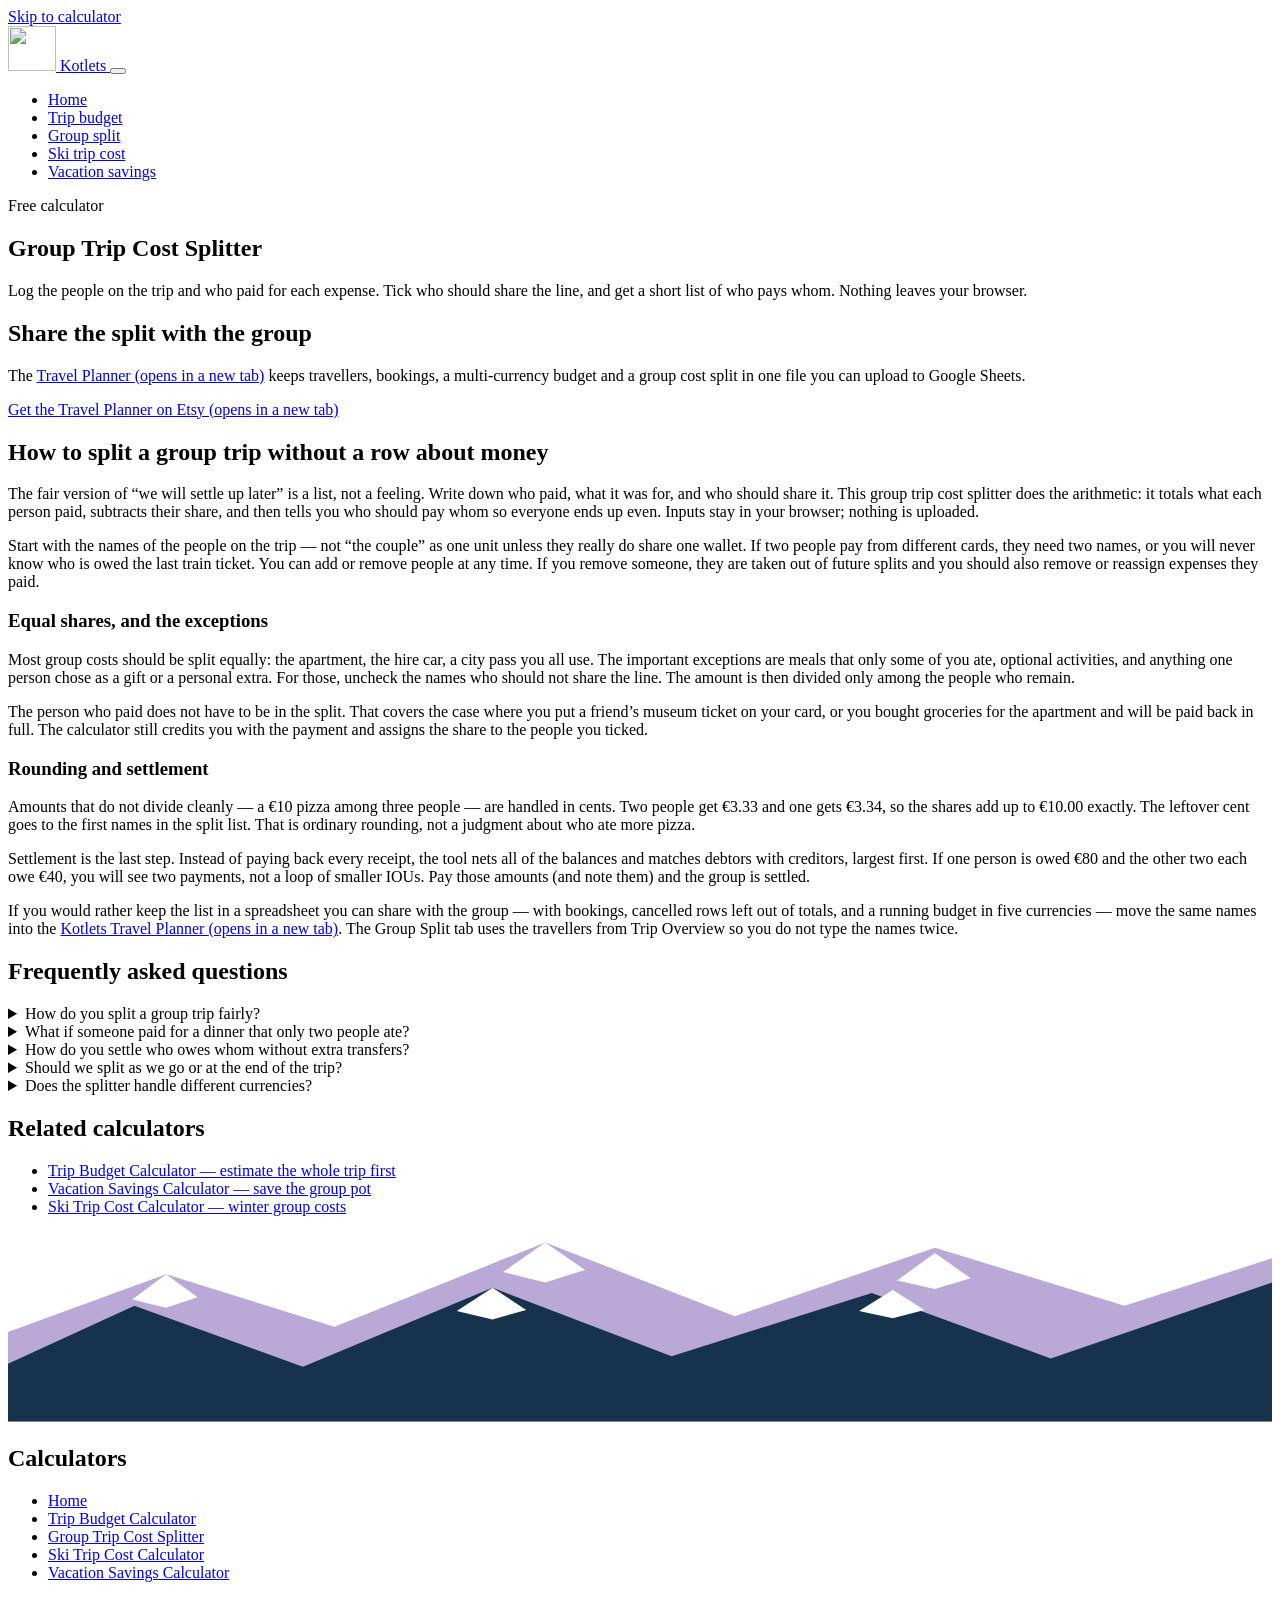
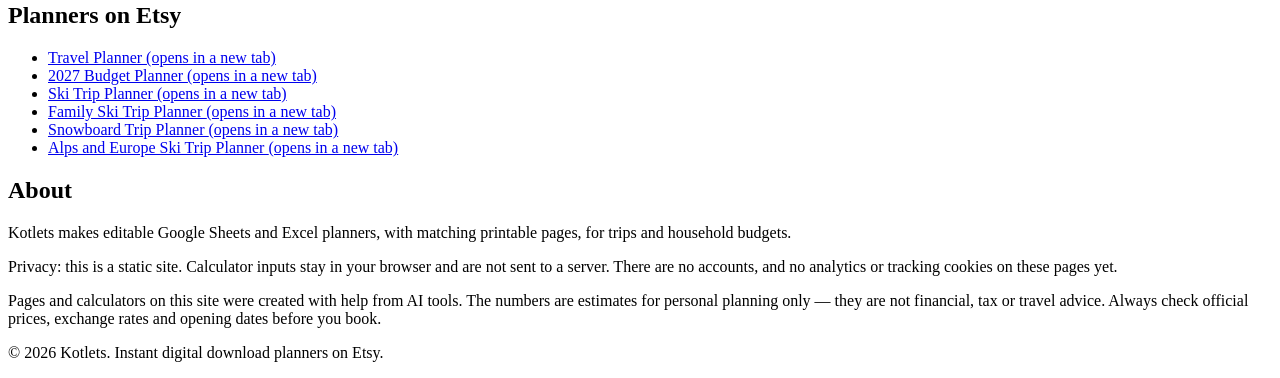
==== group-trip-cost-splitter.html @ e0bc7e10 "Publish Kotlets calculator site" ====
<!DOCTYPE html>
<html lang="en">
<head>
  <meta charset="utf-8">
  <meta name="viewport" content="width=device-width, initial-scale=1">
  <title>Group Trip Cost Splitter — Who Owes Whom | Kotlets</title>
  <meta name="description" content="Free group trip cost splitter: log who paid what, choose who shares each expense, and see who owes whom with as few payments as possible.">
  <link rel="canonical" href="https://mozght.github.io/kotlets/group-trip-cost-splitter.html">
  <meta name="robots" content="index,follow">
  <meta name="theme-color" content="#17324D">
  <meta property="og:type" content="website">
  <meta property="og:site_name" content="Kotlets">
  <meta property="og:title" content="Group Trip Cost Splitter — Who Owes Whom | Kotlets">
  <meta property="og:description" content="Free group trip cost splitter: log who paid what, choose who shares each expense, and see who owes whom with as few payments as possible.">
  <meta property="og:url" content="https://mozght.github.io/kotlets/group-trip-cost-splitter.html">
  <meta property="og:image" content="https://mozght.github.io/kotlets/img/og-image.png">
  <meta property="og:image:width" content="1200">
  <meta property="og:image:height" content="630">
  <meta name="twitter:card" content="summary_large_image">
  <meta name="twitter:title" content="Group Trip Cost Splitter — Who Owes Whom | Kotlets">
  <meta name="twitter:description" content="Free group trip cost splitter: log who paid what, choose who shares each expense, and see who owes whom with as few payments as possible.">
  <meta name="twitter:image" content="https://mozght.github.io/kotlets/img/og-image.png">
  <link rel="icon" href="img/favicon-32.png" type="image/png" sizes="32x32">
  <link rel="icon" href="img/favicon.png" type="image/png" sizes="48x48">
  <link rel="apple-touch-icon" href="img/apple-touch-icon.png">
  <link rel="stylesheet" href="css/styles.css">
  <script type="application/ld+json">{"@context": "https://schema.org", "@graph": [{"@type": "Organization", "@id": "https://mozght.github.io/kotlets/#org", "name": "Kotlets", "url": "https://mozght.github.io/kotlets/", "logo": "https://mozght.github.io/kotlets/img/logo.png", "description": "Digital travel and budget planners for Google Sheets and Excel, plus free trip calculators."}, {"@type": "WebSite", "@id": "https://mozght.github.io/kotlets/#site", "url": "https://mozght.github.io/kotlets/", "name": "Kotlets", "publisher": {"@id": "https://mozght.github.io/kotlets/#org"}}, {"@type": "WebApplication", "@id": "https://mozght.github.io/kotlets/group-trip-cost-splitter.html#app", "name": "Group Trip Cost Splitter", "url": "https://mozght.github.io/kotlets/group-trip-cost-splitter.html", "applicationCategory": "FinanceApplication", "operatingSystem": "Any", "offers": {"@type": "Offer", "price": "0", "priceCurrency": "EUR"}, "description": "Free group trip cost splitter: log who paid what, choose who shares each expense, and see who owes whom with as few payments as possible.", "publisher": {"@id": "https://mozght.github.io/kotlets/#org"}, "browserRequirements": "Requires JavaScript.", "isAccessibleForFree": true}, {"@type": "BreadcrumbList", "itemListElement": [{"@type": "ListItem", "position": 1, "name": "Home", "item": "https://mozght.github.io/kotlets/"}, {"@type": "ListItem", "position": 2, "name": "Group Trip Cost Splitter", "item": "https://mozght.github.io/kotlets/group-trip-cost-splitter.html"}]}, {"@type": "FAQPage", "@id": "https://mozght.github.io/kotlets/group-trip-cost-splitter.html#faq", "url": "https://mozght.github.io/kotlets/group-trip-cost-splitter.html", "mainEntity": [{"@type": "Question", "name": "How do you split a group trip fairly?", "acceptedAnswer": {"@type": "Answer", "text": "Add up what each person paid, then give each person an equal share of the expenses they actually took part in. The difference is the balance: a positive balance means they are owed money, a negative balance means they owe. This splitter then settles those balances with as few payments as possible."}}, {"@type": "Question", "name": "What if someone paid for a dinner that only two people ate?", "acceptedAnswer": {"@type": "Answer", "text": "Uncheck the people who should not share that expense. The amount is divided only among the names that remain. The person who paid can be in the split, or not — for example if they paid for two friends and were not eating themselves."}}, {"@type": "Question", "name": "How do you settle who owes whom without extra transfers?", "acceptedAnswer": {"@type": "Answer", "text": "The tool nets everything first, then matches the people who owe with the people who are owed, largest balances first. In a typical three-person trip you get one or two payments, not a web of IOUs for every receipt."}}, {"@type": "Question", "name": "Should we split as we go or at the end of the trip?", "acceptedAnswer": {"@type": "Answer", "text": "Either works. Logging receipts as you go is easier than reconstructing a week from memory. You can still make one settlement on the last morning, or when you are home and the last card payment has landed."}}, {"@type": "Question", "name": "Does the splitter handle different currencies?", "acceptedAnswer": {"@type": "Answer", "text": "Enter every amount in one currency. If a lunch was in zloty and the apartment was in euros, convert the lunch first. The Travel Planner can store each expense in its own currency and convert with rates you type in."}}]}]}</script>
</head>
<body>
  <a class="skip" href="#calculator">Skip to calculator</a>
  <div class="topbar" aria-hidden="true"></div>
  <header class="site-header">
    <div class="header-inner">
      <a class="brand" href="index.html">
        <img src="img/mascot.png" width="48" height="45" alt="">
        <span class="brand-name">Kotlets</span>
      </a>
      <button class="nav-toggle" type="button" aria-controls="site-nav" aria-expanded="false" aria-label="Open menu">
        <span class="bars" aria-hidden="true"></span>
      </button>
      <nav class="nav" id="site-nav" aria-label="Primary">
        <ul><li><a href="index.html">Home</a></li><li><a href="trip-budget-calculator.html">Trip budget</a></li><li><a href="group-trip-cost-splitter.html" aria-current="page">Group split</a></li><li><a href="ski-trip-cost-calculator.html">Ski trip cost</a></li><li><a href="vacation-savings-calculator.html">Vacation savings</a></li></ul>
      </nav>
    </div>
  </header>

  <main>
    <section class="hero wrap">
      <p class="kicker">Free calculator</p>
      <h1>Group Trip Cost Splitter</h1>
      <p class="lede">Log the people on the trip and who paid for each expense. Tick who should share the line, and get a short list of who pays whom. Nothing leaves your browser.</p>
    </section>
    <div id="calculator" class="wrap">
      <div id="split-app"></div>
    </div>
    <section class="cta-box wrap">
      <h2>Share the split with the group</h2>
      <p>The <a href="https://www.etsy.com/listing/4614671910/travel-planner-spreadsheet-google-sheets" rel="noopener" target="_blank">Travel Planner <span class="visually-hidden">(opens in a new tab)</span></a> keeps travellers, bookings, a multi-currency budget and a group cost split in one file you can upload to Google Sheets.</p>
      <p class="btn-row"><a class="btn" href="https://www.etsy.com/listing/4614671910/travel-planner-spreadsheet-google-sheets" rel="noopener" target="_blank">Get the Travel Planner on Etsy <span class="visually-hidden">(opens in a new tab)</span></a></p>
    </section>
    
<article class="prose" id="guide">
  <h2>How to split a group trip without a row about money</h2>
  <p>The fair version of “we will settle up later” is a list, not a feeling. Write down who paid, what it was for, and who should share it. This group trip cost splitter does the arithmetic: it totals what each person paid, subtracts their share, and then tells you who should pay whom so everyone ends up even. Inputs stay in your browser; nothing is uploaded.</p>
  <p>Start with the names of the people on the trip — not “the couple” as one unit unless they really do share one wallet. If two people pay from different cards, they need two names, or you will never know who is owed the last train ticket. You can add or remove people at any time. If you remove someone, they are taken out of future splits and you should also remove or reassign expenses they paid.</p>
  <h3>Equal shares, and the exceptions</h3>
  <p>Most group costs should be split equally: the apartment, the hire car, a city pass you all use. The important exceptions are meals that only some of you ate, optional activities, and anything one person chose as a gift or a personal extra. For those, uncheck the names who should not share the line. The amount is then divided only among the people who remain.</p>
  <p>The person who paid does not have to be in the split. That covers the case where you put a friend’s museum ticket on your card, or you bought groceries for the apartment and will be paid back in full. The calculator still credits you with the payment and assigns the share to the people you ticked.</p>
  <h3>Rounding and settlement</h3>
  <p>Amounts that do not divide cleanly — a €10 pizza among three people — are handled in cents. Two people get €3.33 and one gets €3.34, so the shares add up to €10.00 exactly. The leftover cent goes to the first names in the split list. That is ordinary rounding, not a judgment about who ate more pizza.</p>
  <p>Settlement is the last step. Instead of paying back every receipt, the tool nets all of the balances and matches debtors with creditors, largest first. If one person is owed €80 and the other two each owe €40, you will see two payments, not a loop of smaller IOUs. Pay those amounts (and note them) and the group is settled.</p>
  <p>If you would rather keep the list in a spreadsheet you can share with the group — with bookings, cancelled rows left out of totals, and a running budget in five currencies — move the same names into the <a href="https://www.etsy.com/listing/4614671910/travel-planner-spreadsheet-google-sheets" rel="noopener" target="_blank">Kotlets Travel Planner <span class="visually-hidden">(opens in a new tab)</span></a>. The Group Split tab uses the travellers from Trip Overview so you do not type the names twice.</p>
</article>

    <section class='faq wrap' id='faq' aria-labelledby='faq-h'><h2 id='faq-h'>Frequently asked questions</h2><details><summary>How do you split a group trip fairly?</summary><p>Add up what each person paid, then give each person an equal share of the expenses they actually took part in. The difference is the balance: a positive balance means they are owed money, a negative balance means they owe. This splitter then settles those balances with as few payments as possible.</p></details><details><summary>What if someone paid for a dinner that only two people ate?</summary><p>Uncheck the people who should not share that expense. The amount is divided only among the names that remain. The person who paid can be in the split, or not — for example if they paid for two friends and were not eating themselves.</p></details><details><summary>How do you settle who owes whom without extra transfers?</summary><p>The tool nets everything first, then matches the people who owe with the people who are owed, largest balances first. In a typical three-person trip you get one or two payments, not a web of IOUs for every receipt.</p></details><details><summary>Should we split as we go or at the end of the trip?</summary><p>Either works. Logging receipts as you go is easier than reconstructing a week from memory. You can still make one settlement on the last morning, or when you are home and the last card payment has landed.</p></details><details><summary>Does the splitter handle different currencies?</summary><p>Enter every amount in one currency. If a lunch was in zloty and the apartment was in euros, convert the lunch first. The <a href="https://www.etsy.com/listing/4614671910/travel-planner-spreadsheet-google-sheets" rel="noopener" target="_blank">Travel Planner <span class="visually-hidden">(opens in a new tab)</span></a> can store each expense in its own currency and convert with rates you type in.</p></details></section>
    <section class="related wrap" aria-labelledby="related-h"><h2 id="related-h">Related calculators</h2><ul><li><a href="trip-budget-calculator.html">Trip Budget Calculator — estimate the whole trip first</a></li><li><a href="vacation-savings-calculator.html">Vacation Savings Calculator — save the group pot</a></li><li><a href="ski-trip-cost-calculator.html">Ski Trip Cost Calculator — winter group costs</a></li></ul></section>
  </main>

  <footer class="site-footer">
    <svg class="mtn" viewBox="0 0 1200 180" xmlns="http://www.w3.org/2000/svg" aria-hidden="true" focusable="false" preserveAspectRatio="none">
  <path fill="#BAA8D6" d="M0 180V95l150-55 160 50 200-80 180 70 190-65 180 55 140-45V180Z"/>
  <path fill="#17324D" d="M0 180V125l120-55 160 58 180-75 170 65 190-60 170 62 210-72V180Z"/>
  <path fill="#fff" d="M150 40l-32 24 32 8 30-10zM510 10l-40 28 40 10 38-12zM880 20l-36 26 36 8 34-10zM460 53l-34 22 34 8 32-9zM840 55l-32 20 32 7 30-8z"/>
</svg>
    <div class="foot-body">
      <div class="foot-inner">
        <div class="foot-grid">
          <div>
            <h2>Calculators</h2>
            <ul><li><a href="index.html">Home</a></li><li><a href="trip-budget-calculator.html">Trip Budget Calculator</a></li><li><a href="group-trip-cost-splitter.html">Group Trip Cost Splitter</a></li><li><a href="ski-trip-cost-calculator.html">Ski Trip Cost Calculator</a></li><li><a href="vacation-savings-calculator.html">Vacation Savings Calculator</a></li></ul>
          </div>
          <div>
            <h2>Planners on Etsy</h2>
            <ul>
              <li><a href="https://www.etsy.com/listing/4614671910/travel-planner-spreadsheet-google-sheets" rel="noopener" target="_blank">Travel Planner <span class="visually-hidden">(opens in a new tab)</span></a></li>
              <li><a href="https://www.etsy.com/listing/4614656729/2027-budget-planner-google-sheets-excel" rel="noopener" target="_blank">2027 Budget Planner <span class="visually-hidden">(opens in a new tab)</span></a></li>
              <li><a href="https://www.etsy.com/listing/4603663745" rel="noopener" target="_blank">Ski Trip Planner <span class="visually-hidden">(opens in a new tab)</span></a></li>
              <li><a href="https://www.etsy.com/listing/4604086456" rel="noopener" target="_blank">Family Ski Trip Planner <span class="visually-hidden">(opens in a new tab)</span></a></li>
              <li><a href="https://www.etsy.com/listing/4604087324" rel="noopener" target="_blank">Snowboard Trip Planner <span class="visually-hidden">(opens in a new tab)</span></a></li>
              <li><a href="https://www.etsy.com/listing/4604064801" rel="noopener" target="_blank">Alps and Europe Ski Trip Planner <span class="visually-hidden">(opens in a new tab)</span></a></li>
            </ul>
          </div>
          <div>
            <h2>About</h2>
            <p class="fine" style="margin-top:0">Kotlets makes editable Google Sheets and Excel planners, with matching printable pages, for trips and household budgets.</p>
          </div>
        </div>
        <p class="fine" id="privacy">Privacy: this is a static site. Calculator inputs stay in your browser and are not sent to a server. There are no accounts, and no analytics or tracking cookies on these pages yet.</p>
        <p class="fine">Pages and calculators on this site were created with help from AI tools. The numbers are estimates for personal planning only — they are not financial, tax or travel advice. Always check official prices, exchange rates and opening dates before you book.</p>
        <p class="copy">© <span id="year">2026</span> Kotlets. Instant digital download planners on Etsy.</p>
      </div>
    </div>
  </footer>
  <script src="js/calc.js" defer></script>
  <script src="js/app.js" defer></script>
</body>
</html>
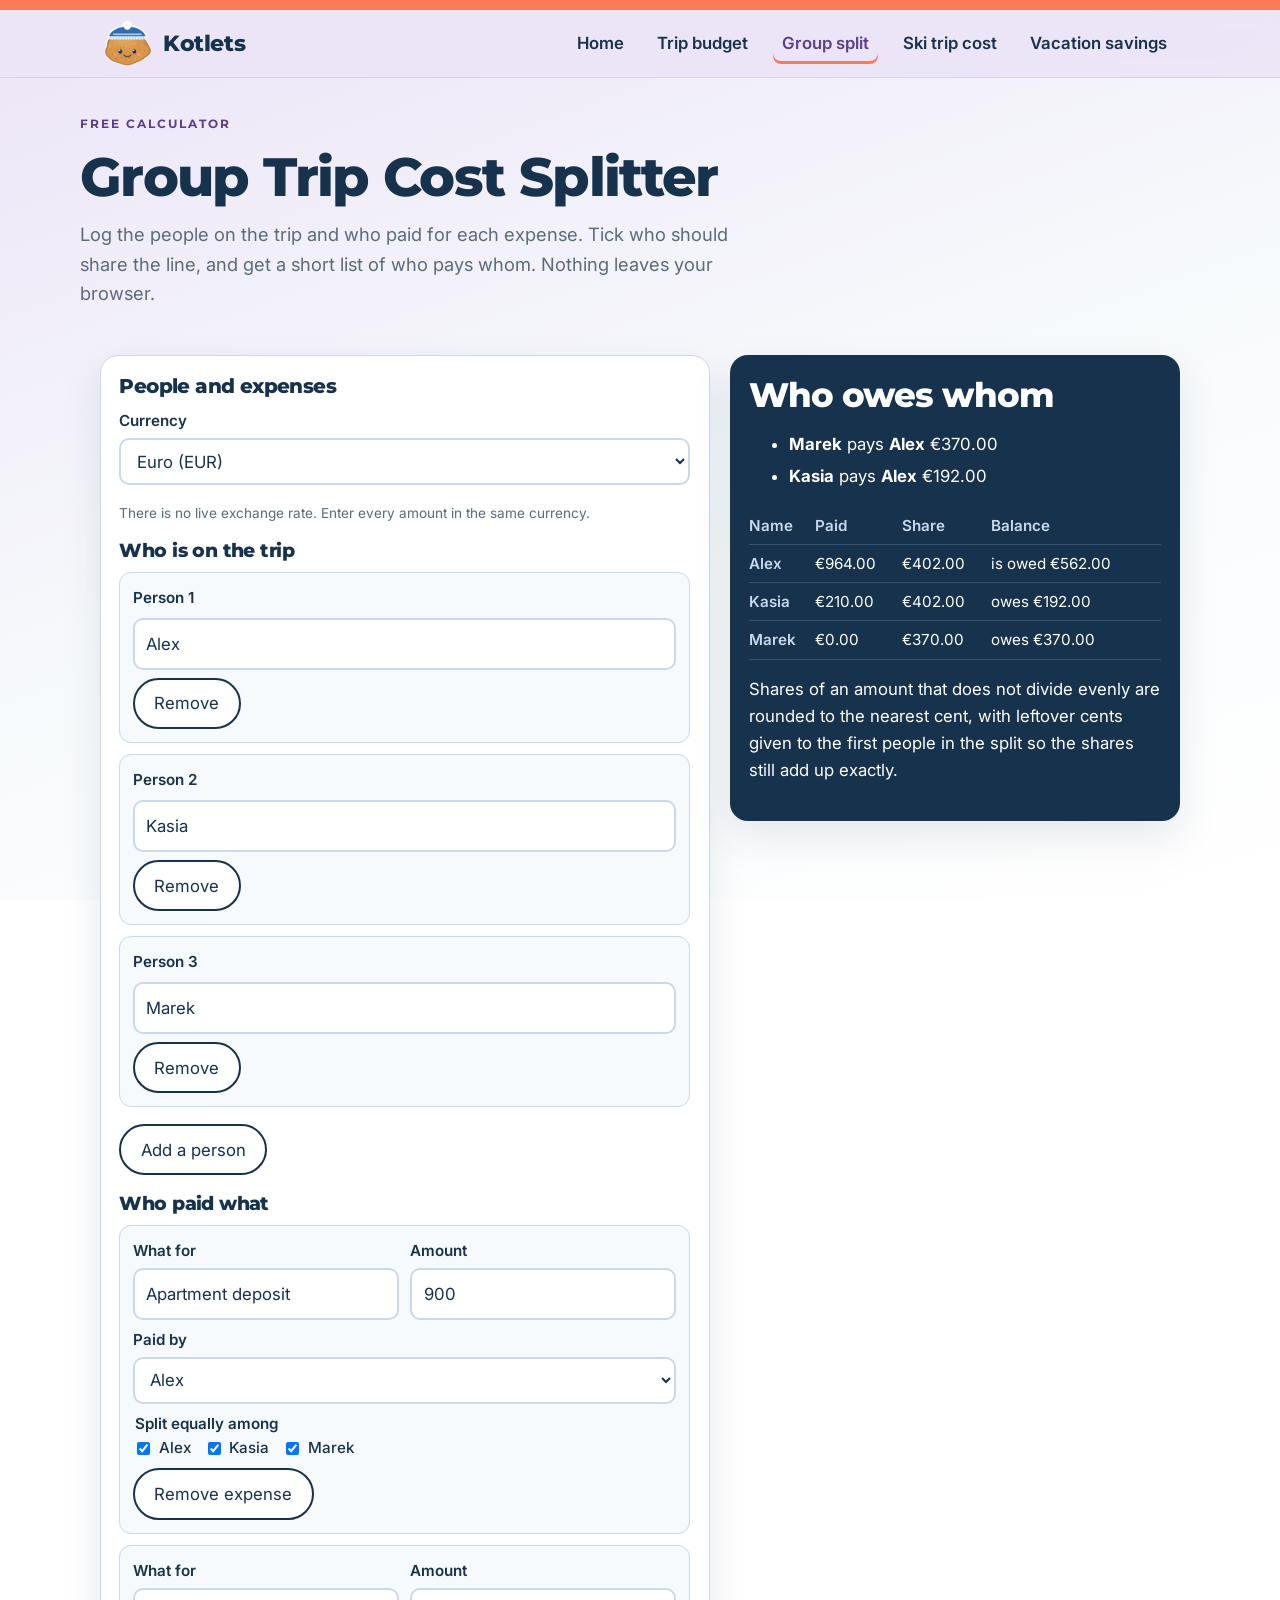
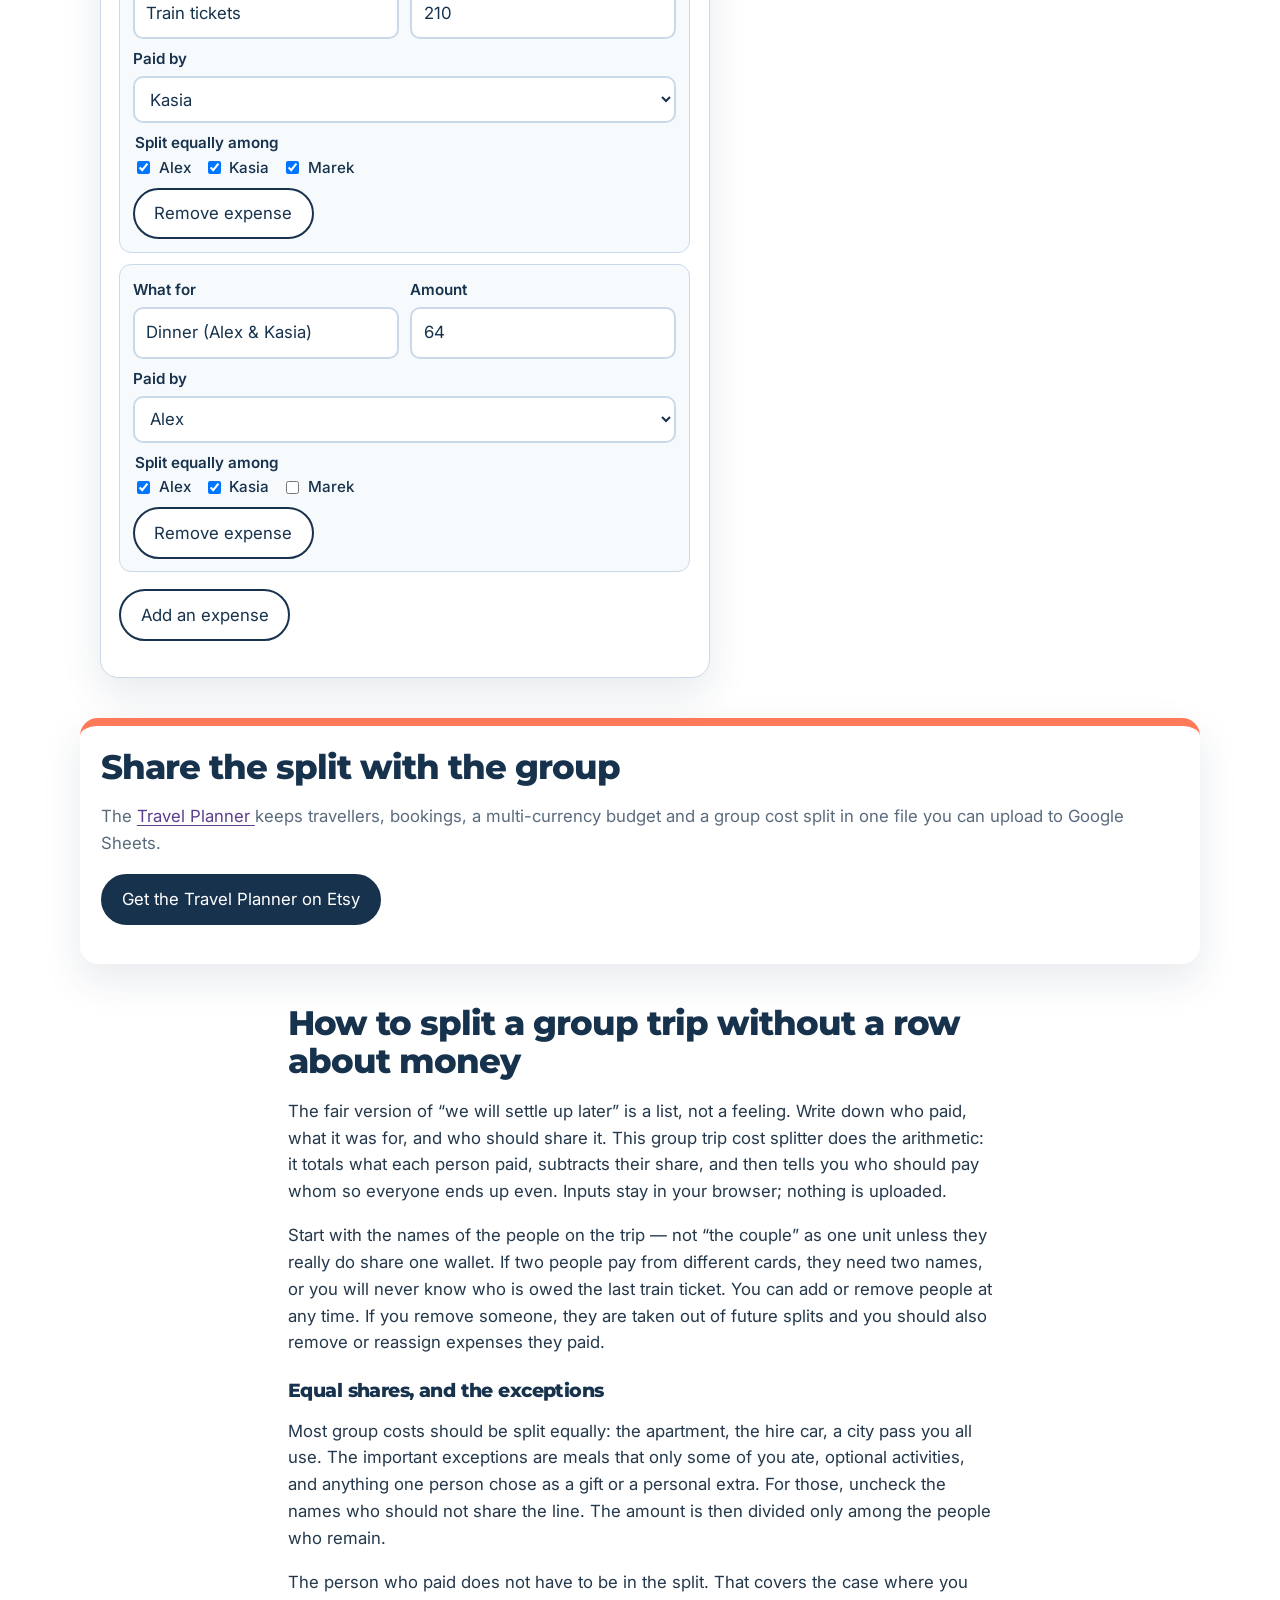
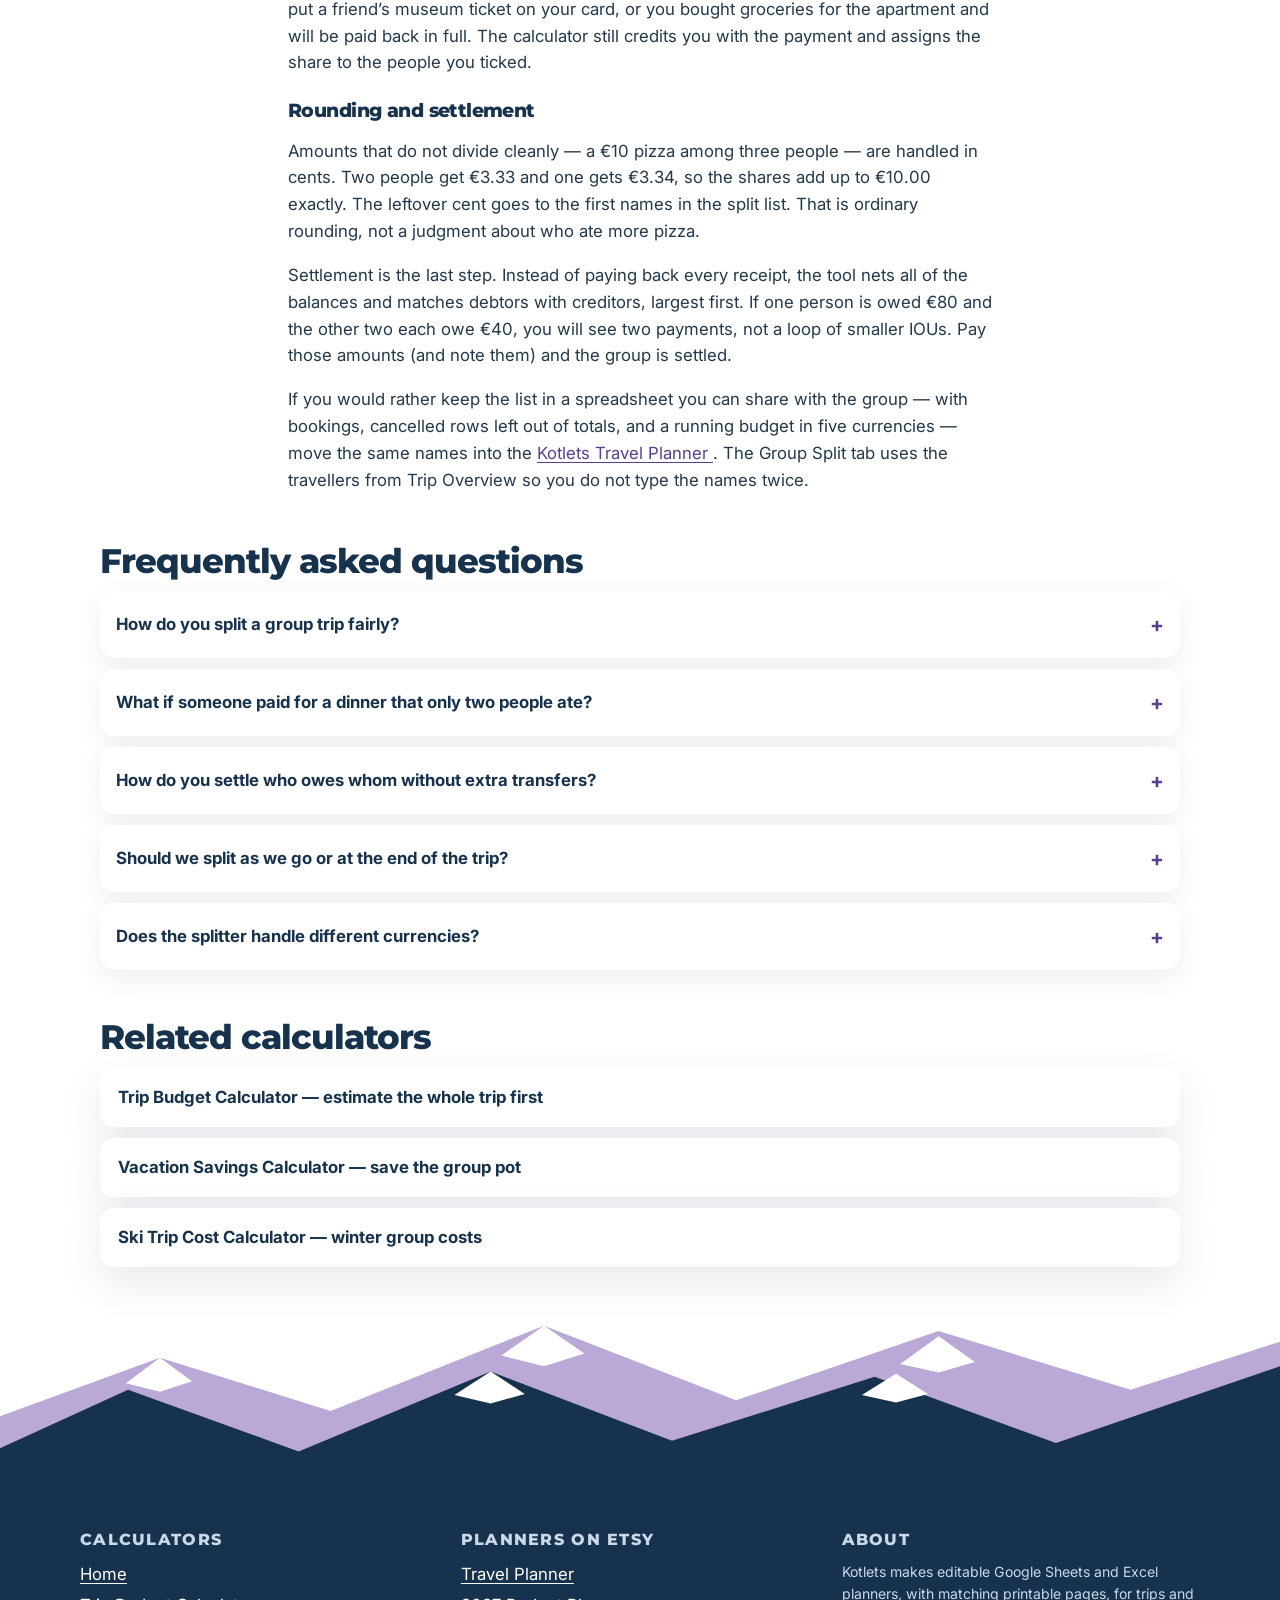
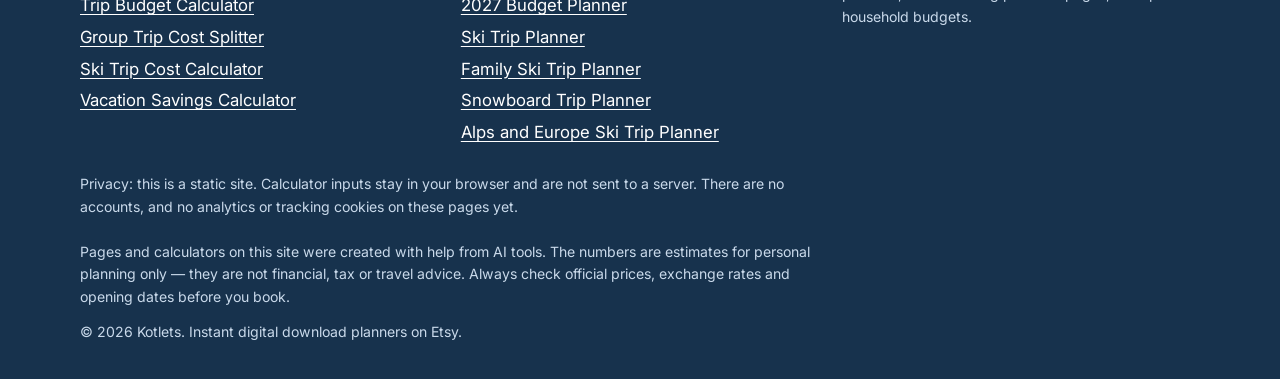
==== commit 38a67a48: "Switch to downloadplanner.com" ====
--- a/group-trip-cost-splitter.html
+++ b/group-trip-cost-splitter.html
@@ -5,26 +5,26 @@
   <meta name="viewport" content="width=device-width, initial-scale=1">
   <title>Group Trip Cost Splitter — Who Owes Whom | Kotlets</title>
   <meta name="description" content="Free group trip cost splitter: log who paid what, choose who shares each expense, and see who owes whom with as few payments as possible.">
-  <link rel="canonical" href="https://mozght.github.io/kotlets/group-trip-cost-splitter.html">
+  <link rel="canonical" href="https://downloadplanner.com/group-trip-cost-splitter.html">
   <meta name="robots" content="index,follow">
   <meta name="theme-color" content="#17324D">
   <meta property="og:type" content="website">
   <meta property="og:site_name" content="Kotlets">
   <meta property="og:title" content="Group Trip Cost Splitter — Who Owes Whom | Kotlets">
   <meta property="og:description" content="Free group trip cost splitter: log who paid what, choose who shares each expense, and see who owes whom with as few payments as possible.">
-  <meta property="og:url" content="https://mozght.github.io/kotlets/group-trip-cost-splitter.html">
-  <meta property="og:image" content="https://mozght.github.io/kotlets/img/og-image.png">
+  <meta property="og:url" content="https://downloadplanner.com/group-trip-cost-splitter.html">
+  <meta property="og:image" content="https://downloadplanner.com/img/og-image.png">
   <meta property="og:image:width" content="1200">
   <meta property="og:image:height" content="630">
   <meta name="twitter:card" content="summary_large_image">
   <meta name="twitter:title" content="Group Trip Cost Splitter — Who Owes Whom | Kotlets">
   <meta name="twitter:description" content="Free group trip cost splitter: log who paid what, choose who shares each expense, and see who owes whom with as few payments as possible.">
-  <meta name="twitter:image" content="https://mozght.github.io/kotlets/img/og-image.png">
+  <meta name="twitter:image" content="https://downloadplanner.com/img/og-image.png">
   <link rel="icon" href="img/favicon-32.png" type="image/png" sizes="32x32">
   <link rel="icon" href="img/favicon.png" type="image/png" sizes="48x48">
   <link rel="apple-touch-icon" href="img/apple-touch-icon.png">
   <link rel="stylesheet" href="css/styles.css">
-  <script type="application/ld+json">{"@context": "https://schema.org", "@graph": [{"@type": "Organization", "@id": "https://mozght.github.io/kotlets/#org", "name": "Kotlets", "url": "https://mozght.github.io/kotlets/", "logo": "https://mozght.github.io/kotlets/img/logo.png", "description": "Digital travel and budget planners for Google Sheets and Excel, plus free trip calculators."}, {"@type": "WebSite", "@id": "https://mozght.github.io/kotlets/#site", "url": "https://mozght.github.io/kotlets/", "name": "Kotlets", "publisher": {"@id": "https://mozght.github.io/kotlets/#org"}}, {"@type": "WebApplication", "@id": "https://mozght.github.io/kotlets/group-trip-cost-splitter.html#app", "name": "Group Trip Cost Splitter", "url": "https://mozght.github.io/kotlets/group-trip-cost-splitter.html", "applicationCategory": "FinanceApplication", "operatingSystem": "Any", "offers": {"@type": "Offer", "price": "0", "priceCurrency": "EUR"}, "description": "Free group trip cost splitter: log who paid what, choose who shares each expense, and see who owes whom with as few payments as possible.", "publisher": {"@id": "https://mozght.github.io/kotlets/#org"}, "browserRequirements": "Requires JavaScript.", "isAccessibleForFree": true}, {"@type": "BreadcrumbList", "itemListElement": [{"@type": "ListItem", "position": 1, "name": "Home", "item": "https://mozght.github.io/kotlets/"}, {"@type": "ListItem", "position": 2, "name": "Group Trip Cost Splitter", "item": "https://mozght.github.io/kotlets/group-trip-cost-splitter.html"}]}, {"@type": "FAQPage", "@id": "https://mozght.github.io/kotlets/group-trip-cost-splitter.html#faq", "url": "https://mozght.github.io/kotlets/group-trip-cost-splitter.html", "mainEntity": [{"@type": "Question", "name": "How do you split a group trip fairly?", "acceptedAnswer": {"@type": "Answer", "text": "Add up what each person paid, then give each person an equal share of the expenses they actually took part in. The difference is the balance: a positive balance means they are owed money, a negative balance means they owe. This splitter then settles those balances with as few payments as possible."}}, {"@type": "Question", "name": "What if someone paid for a dinner that only two people ate?", "acceptedAnswer": {"@type": "Answer", "text": "Uncheck the people who should not share that expense. The amount is divided only among the names that remain. The person who paid can be in the split, or not — for example if they paid for two friends and were not eating themselves."}}, {"@type": "Question", "name": "How do you settle who owes whom without extra transfers?", "acceptedAnswer": {"@type": "Answer", "text": "The tool nets everything first, then matches the people who owe with the people who are owed, largest balances first. In a typical three-person trip you get one or two payments, not a web of IOUs for every receipt."}}, {"@type": "Question", "name": "Should we split as we go or at the end of the trip?", "acceptedAnswer": {"@type": "Answer", "text": "Either works. Logging receipts as you go is easier than reconstructing a week from memory. You can still make one settlement on the last morning, or when you are home and the last card payment has landed."}}, {"@type": "Question", "name": "Does the splitter handle different currencies?", "acceptedAnswer": {"@type": "Answer", "text": "Enter every amount in one currency. If a lunch was in zloty and the apartment was in euros, convert the lunch first. The Travel Planner can store each expense in its own currency and convert with rates you type in."}}]}]}</script>
+  <script type="application/ld+json">{"@context": "https://schema.org", "@graph": [{"@type": "Organization", "@id": "https://downloadplanner.com/#org", "name": "Kotlets", "url": "https://downloadplanner.com/", "logo": "https://downloadplanner.com/img/logo.png", "description": "Digital travel and budget planners for Google Sheets and Excel, plus free trip calculators."}, {"@type": "WebSite", "@id": "https://downloadplanner.com/#site", "url": "https://downloadplanner.com/", "name": "Kotlets", "publisher": {"@id": "https://downloadplanner.com/#org"}}, {"@type": "WebApplication", "@id": "https://downloadplanner.com/group-trip-cost-splitter.html#app", "name": "Group Trip Cost Splitter", "url": "https://downloadplanner.com/group-trip-cost-splitter.html", "applicationCategory": "FinanceApplication", "operatingSystem": "Any", "offers": {"@type": "Offer", "price": "0", "priceCurrency": "EUR"}, "description": "Free group trip cost splitter: log who paid what, choose who shares each expense, and see who owes whom with as few payments as possible.", "publisher": {"@id": "https://downloadplanner.com/#org"}, "browserRequirements": "Requires JavaScript.", "isAccessibleForFree": true}, {"@type": "BreadcrumbList", "itemListElement": [{"@type": "ListItem", "position": 1, "name": "Home", "item": "https://downloadplanner.com/"}, {"@type": "ListItem", "position": 2, "name": "Group Trip Cost Splitter", "item": "https://downloadplanner.com/group-trip-cost-splitter.html"}]}, {"@type": "FAQPage", "@id": "https://downloadplanner.com/group-trip-cost-splitter.html#faq", "url": "https://downloadplanner.com/group-trip-cost-splitter.html", "mainEntity": [{"@type": "Question", "name": "How do you split a group trip fairly?", "acceptedAnswer": {"@type": "Answer", "text": "Add up what each person paid, then give each person an equal share of the expenses they actually took part in. The difference is the balance: a positive balance means they are owed money, a negative balance means they owe. This splitter then settles those balances with as few payments as possible."}}, {"@type": "Question", "name": "What if someone paid for a dinner that only two people ate?", "acceptedAnswer": {"@type": "Answer", "text": "Uncheck the people who should not share that expense. The amount is divided only among the names that remain. The person who paid can be in the split, or not — for example if they paid for two friends and were not eating themselves."}}, {"@type": "Question", "name": "How do you settle who owes whom without extra transfers?", "acceptedAnswer": {"@type": "Answer", "text": "The tool nets everything first, then matches the people who owe with the people who are owed, largest balances first. In a typical three-person trip you get one or two payments, not a web of IOUs for every receipt."}}, {"@type": "Question", "name": "Should we split as we go or at the end of the trip?", "acceptedAnswer": {"@type": "Answer", "text": "Either works. Logging receipts as you go is easier than reconstructing a week from memory. You can still make one settlement on the last morning, or when you are home and the last card payment has landed."}}, {"@type": "Question", "name": "Does the splitter handle different currencies?", "acceptedAnswer": {"@type": "Answer", "text": "Enter every amount in one currency. If a lunch was in zloty and the apartment was in euros, convert the lunch first. The Travel Planner can store each expense in its own currency and convert with rates you type in."}}]}]}</script>
 </head>
 <body>
   <a class="skip" href="#calculator">Skip to calculator</a>
--- a/css/styles.css
+++ b/css/styles.css
@@ -0,0 +1,279 @@
+/* Kotlets — shop-standard listing palette, mobile first */
+:root{
+  --navy:#17324D;
+  --coral:#FF7A59;
+  --purple:#5B3F8C;
+  --lavender:#ECE4F7;
+  --pale:#F7FAFC;
+  --white:#fff;
+  --muted:#5A6B7D;
+  --gold:#C79212;
+  --line:#C9D9EA;
+  --card:#fff;
+  --shadow:0 16px 40px rgba(23,50,77,.10);
+  --max:1120px;
+  --sans:Inter,system-ui,-apple-system,Segoe UI,Roboto,sans-serif;
+  --display:Montserrat,Inter,system-ui,sans-serif;
+  --focus:0 0 0 3px #fff,0 0 0 6px var(--purple);
+}
+*{box-sizing:border-box}
+html{scroll-behavior:smooth}
+html,body{margin:0;padding:0}
+body{
+  font-family:var(--sans);
+  color:var(--navy);
+  background:linear-gradient(160deg,var(--lavender) 0%,var(--pale) 52%,var(--white) 100%);
+  background-attachment:fixed;
+  line-height:1.6;
+  min-height:100vh;
+  font-size:1.05rem;
+}
+img{max-width:100%;height:auto;display:block}
+a{color:var(--purple);text-underline-offset:3px}
+a:hover{color:var(--navy)}
+:focus-visible{outline:3px solid var(--purple);outline-offset:3px}
+.skip{
+  position:absolute;left:-999px;top:0;background:var(--navy);color:#fff;
+  padding:.75rem 1rem;z-index:1000
+}
+.skip:focus{left:1rem;top:1rem}
+
+/* Header */
+.topbar{height:10px;background:var(--coral)}
+.site-header{
+  position:sticky;top:0;z-index:50;
+  background:rgba(236,228,247,.92);
+  backdrop-filter:blur(10px);
+  border-bottom:1px solid rgba(91,63,140,.12);
+}
+.header-inner{
+  max-width:var(--max);margin:0 auto;padding:.7rem 1.25rem;
+  display:flex;align-items:center;justify-content:space-between;gap:1rem;
+}
+.brand{display:flex;align-items:center;gap:.7rem;text-decoration:none;color:var(--navy)}
+.brand img{width:48px;height:45px;object-fit:contain}
+.brand-name{font-family:var(--display);font-weight:800;font-size:1.35rem;letter-spacing:-.02em}
+.nav-toggle{
+  display:inline-flex;align-items:center;justify-content:center;
+  width:44px;height:44px;border:2px solid var(--navy);border-radius:10px;
+  background:#fff;color:var(--navy);cursor:pointer;
+}
+.nav-toggle .bars{display:block;width:18px;height:2px;background:currentColor;position:relative}
+.nav-toggle .bars:before,.nav-toggle .bars:after{
+  content:"";position:absolute;left:0;width:18px;height:2px;background:currentColor
+}
+.nav-toggle .bars:before{top:-6px}
+.nav-toggle .bars:after{top:6px}
+.nav{display:none;position:absolute;left:0;right:0;top:100%;
+  background:#fff;border-bottom:1px solid var(--line);padding:.5rem 1.25rem 1rem;
+  box-shadow:var(--shadow)
+}
+.nav.is-open{display:block}
+.nav ul{list-style:none;margin:0;padding:0;display:flex;flex-direction:column;gap:.25rem}
+.nav a{
+  display:block;padding:.6rem .4rem;text-decoration:none;color:var(--navy);
+  font-weight:600;border-radius:8px
+}
+.nav a:hover{background:var(--lavender);color:var(--purple)}
+.nav a[aria-current="page"]{color:var(--purple);box-shadow:inset 0 -3px 0 var(--coral)}
+
+/* Layout */
+.wrap{max-width:var(--max);margin:0 auto;padding:0 1.25rem}
+.hero{padding:2.2rem 0 1.5rem}
+.kicker{
+  font-family:var(--display);font-weight:700;letter-spacing:.16em;
+  color:var(--purple);font-size:.78rem;text-transform:uppercase;margin:0 0 .8rem
+}
+h1,h2,h3{font-family:var(--display);font-weight:800;line-height:1.15;letter-spacing:-.03em;margin:0 0 .7rem}
+h1{font-size:clamp(2rem,6vw,3.4rem);color:var(--navy)}
+h2{font-size:clamp(1.5rem,3.5vw,2.1rem)}
+h3{font-size:1.2rem}
+.lede{font-size:1.15rem;color:var(--muted);max-width:42rem;margin:0 0 1.4rem}
+.hero-grid{display:grid;gap:1.5rem;align-items:center}
+.mascot{width:180px;height:auto;margin:0 auto}
+.pill{
+  display:inline-block;background:var(--purple);color:#fff;font-weight:700;
+  padding:.35rem .8rem;border-radius:999px;font-size:.85rem;margin:0 .4rem .4rem 0
+}
+.pill.navy{background:var(--navy)}
+.pill.line{background:#fff;color:var(--navy);border:2px solid var(--navy)}
+
+/* Cards & buttons */
+.btn{
+  display:inline-flex;align-items:center;justify-content:center;gap:.4rem;
+  background:var(--navy);color:#fff;text-decoration:none;font-weight:700;
+  padding:.85rem 1.2rem;border-radius:999px;border:2px solid var(--navy);
+  cursor:pointer;font:inherit;line-height:1.2
+}
+.btn:hover{background:#0f2233;color:#fff}
+.btn-ghost{background:#fff;color:var(--navy)}
+.btn-ghost:hover{background:var(--lavender);color:var(--navy)}
+.btn-row{display:flex;flex-wrap:wrap;gap:.7rem;margin:1rem 0}
+.card{
+  background:var(--card);border-radius:18px;box-shadow:var(--shadow);
+  padding:1.25rem 1.3rem;border-top:8px solid var(--purple)
+}
+.card.alt{border-top-color:var(--coral)}
+.grid{display:grid;gap:1.1rem}
+.tools{margin-top:1.5rem;margin-bottom:2.5rem}
+.tool-card h2{font-size:1.3rem;margin-bottom:.35rem}
+.tool-card p{margin:0 0 1rem;color:var(--muted)}
+.showcase{margin-top:2rem;margin-bottom:3rem}
+.planner{
+  background:#fff;border-radius:18px;padding:1.2rem 1.3rem;
+  box-shadow:var(--shadow);border-left:8px solid var(--coral)
+}
+.planner h3{margin-bottom:.35rem}
+.planner p{margin:0 0 .9rem;color:var(--muted)}
+
+/* Calculator */
+.calc-layout{display:grid;gap:1.25rem;margin:0 0 2.5rem}
+.panel{
+  background:#fff;border-radius:18px;box-shadow:var(--shadow);
+  padding:1.2rem 1.15rem;border:1px solid var(--line)
+}
+.panel h2{font-size:1.25rem}
+.fields{display:grid;gap:.9rem}
+.field{display:flex;flex-direction:column;gap:.3rem}
+.field-row{display:grid;gap:.7rem}
+label,fieldset legend{font-weight:600;font-size:.95rem}
+.hint{font-size:.85rem;color:var(--muted);font-weight:400}
+input[type="number"],input[type="text"],input[type="date"],select,textarea{
+  font:inherit;padding:.65rem .7rem;border:2px solid var(--line);border-radius:10px;
+  background:#fff;color:var(--navy);width:100%;min-height:44px
+}
+input:focus,select:focus,textarea:focus{border-color:var(--purple)}
+fieldset{border:0;padding:0;margin:0}
+.results{
+  background:var(--navy);color:#fff;border-radius:18px;padding:1.3rem 1.2rem;
+  box-shadow:var(--shadow)
+}
+.results h2{color:#fff}
+.results .big{font-family:var(--display);font-weight:800;font-size:clamp(1.8rem,5vw,2.6rem);margin:.2rem 0}
+.results .gold{color:var(--gold)}
+.results table{width:100%;border-collapse:collapse;margin:1rem 0;font-size:.95rem}
+.results th,.results td{text-align:left;padding:.4rem 0;border-bottom:1px solid rgba(255,255,255,.15)}
+.results th{font-weight:600;color:#c9d9ea}
+.settle li{margin:.35rem 0}
+.callout{
+  background:var(--navy);color:#fff;border-radius:14px;padding:1rem 1.1rem;
+  border-left:8px solid var(--coral);margin:1rem 0
+}
+.callout a{color:#fff}
+.cta-box{
+  background:#fff;border-radius:18px;padding:1.4rem 1.3rem;margin-top:1.5rem;margin-bottom:2.5rem;
+  box-shadow:var(--shadow);border-top:8px solid var(--coral)
+}
+.cta-box p{color:var(--muted)}
+
+/* Prose / FAQ */
+.prose{max-width:44rem;margin:0 auto 3rem}
+.prose h2{margin:2rem 0 .8rem}
+.prose h3{margin:1.4rem 0 .5rem}
+.prose p,.prose li{color:#24384b}
+.prose ul,.prose ol{padding-left:1.2rem}
+.faq{margin-top:2rem;margin-bottom:3rem}
+.faq details{
+  background:#fff;border-radius:14px;padding:.2rem 1rem;margin:0 0 .7rem;
+  box-shadow:0 8px 24px rgba(23,50,77,.08)
+}
+.faq summary{
+  cursor:pointer;font-weight:700;padding:.85rem 0;list-style:none;
+  display:flex;justify-content:space-between;align-items:center;gap:1rem
+}
+.faq summary::-webkit-details-marker{display:none}
+.faq summary:after{content:"+";color:var(--purple);font-size:1.3rem;font-weight:700}
+.faq details[open] summary:after{content:"–"}
+.faq details p{margin:0 0 1rem;color:var(--muted)}
+
+/* People / expenses editor */
+.stack{display:grid;gap:.7rem}
+.row-card{
+  display:grid;gap:.5rem;background:var(--pale);border-radius:12px;padding:.8rem;
+  border:1px solid var(--line)
+}
+.row-card .del{justify-self:start}
+.checks{display:flex;flex-wrap:wrap;gap:.4rem .8rem}
+.checks label{font-weight:500;display:flex;align-items:center;gap:.35rem}
+
+/* Footer + mountains */
+.site-footer{position:relative;color:#fff;margin-top:3rem}
+.mtn{display:block;width:100%;height:auto;vertical-align:bottom}
+.foot-body{background:var(--navy);padding:1.5rem 1.25rem 2.2rem}
+.foot-inner{max-width:var(--max);margin:0 auto}
+.foot-grid{display:grid;gap:1.4rem}
+.site-footer a{color:#fff}
+.site-footer h2{font-size:1rem;letter-spacing:.08em;text-transform:uppercase;color:#c9d9ea}
+.site-footer ul{list-style:none;margin:.3rem 0 0;padding:0}
+.site-footer li{margin:.3rem 0}
+.fine{font-size:.88rem;color:#c9d9ea;margin:1.4rem 0 0;max-width:46rem}
+.copy{margin:.8rem 0 0;font-size:.88rem;color:#c9d9ea}
+
+.related{margin-bottom:3rem}
+.related ul{list-style:none;padding:0;margin:0;display:grid;gap:.7rem}
+.related a{
+  display:block;background:#fff;border-radius:14px;padding:1rem 1.1rem;
+  text-decoration:none;color:var(--navy);font-weight:700;box-shadow:var(--shadow)
+}
+.related a:hover{border-left:6px solid var(--coral)}
+
+/* Keep main containers centered when a section also sets vertical margins */
+.wrap,.header-inner,.foot-inner{
+  margin-left:auto;
+  margin-right:auto;
+}
+
+@media (min-width:720px){
+  .nav-toggle{display:none}
+  .nav{display:block;position:static;background:transparent;border:0;padding:0;box-shadow:none}
+  .nav ul{flex-direction:row;gap:.2rem 1rem;flex-wrap:wrap;justify-content:flex-end}
+  .nav a{padding:.4rem .55rem}
+  .hero-grid{grid-template-columns:1.2fr .8fr}
+  .mascot{width:230px;margin-left:auto}
+  .grid-2,.tools,.showcase-grid,.field-row.two,.foot-grid{grid-template-columns:1fr 1fr}
+  .grid-3,.showcase-grid{grid-template-columns:1fr 1fr}
+  .calc-layout{grid-template-columns:1.15fr .85fr;align-items:start}
+  .results{position:sticky;top:5.5rem}
+}
+@media (min-width:960px){
+  .tools,.showcase-grid{grid-template-columns:repeat(4,1fr)}
+  .foot-grid{grid-template-columns:repeat(3,1fr)}
+  .grid-3{grid-template-columns:repeat(3,1fr)}
+  .field-row.three{grid-template-columns:repeat(3,1fr)}
+  .header-inner{padding:.7rem 1.5rem}
+}
+
+@media (prefers-reduced-motion:reduce){
+  html{scroll-behavior:auto}
+  *{transition:none!important}
+}
+@media print{
+  .topbar,.site-header,.site-footer,.cta-box,.btn,.nav-toggle,.related{display:none!important}
+  body{background:#fff}
+  .results{background:#fff;color:#000;box-shadow:none}
+  .results h2,.results .gold{color:#000}
+}
+.visually-hidden{
+  position:absolute!important;width:1px;height:1px;padding:0;margin:-1px;
+  overflow:hidden;clip:rect(0,0,0,0);white-space:nowrap;border:0
+}
+
+@font-face{
+  font-family:Inter;
+  src:url("../fonts/inter-var.woff") format("woff");
+  font-weight:100 900;
+  font-style:normal;
+  font-display:swap
+}
+@font-face{
+  font-family:Montserrat;
+  src:url("../fonts/montserrat-var.woff") format("woff");
+  font-weight:100 900;
+  font-style:normal;
+  font-display:swap
+}
+
+@media (max-width:719px){
+  .calc-layout{display:flex;flex-direction:column}
+  .calc-layout .results{order:-1;margin-bottom:.4rem;position:static}
+}
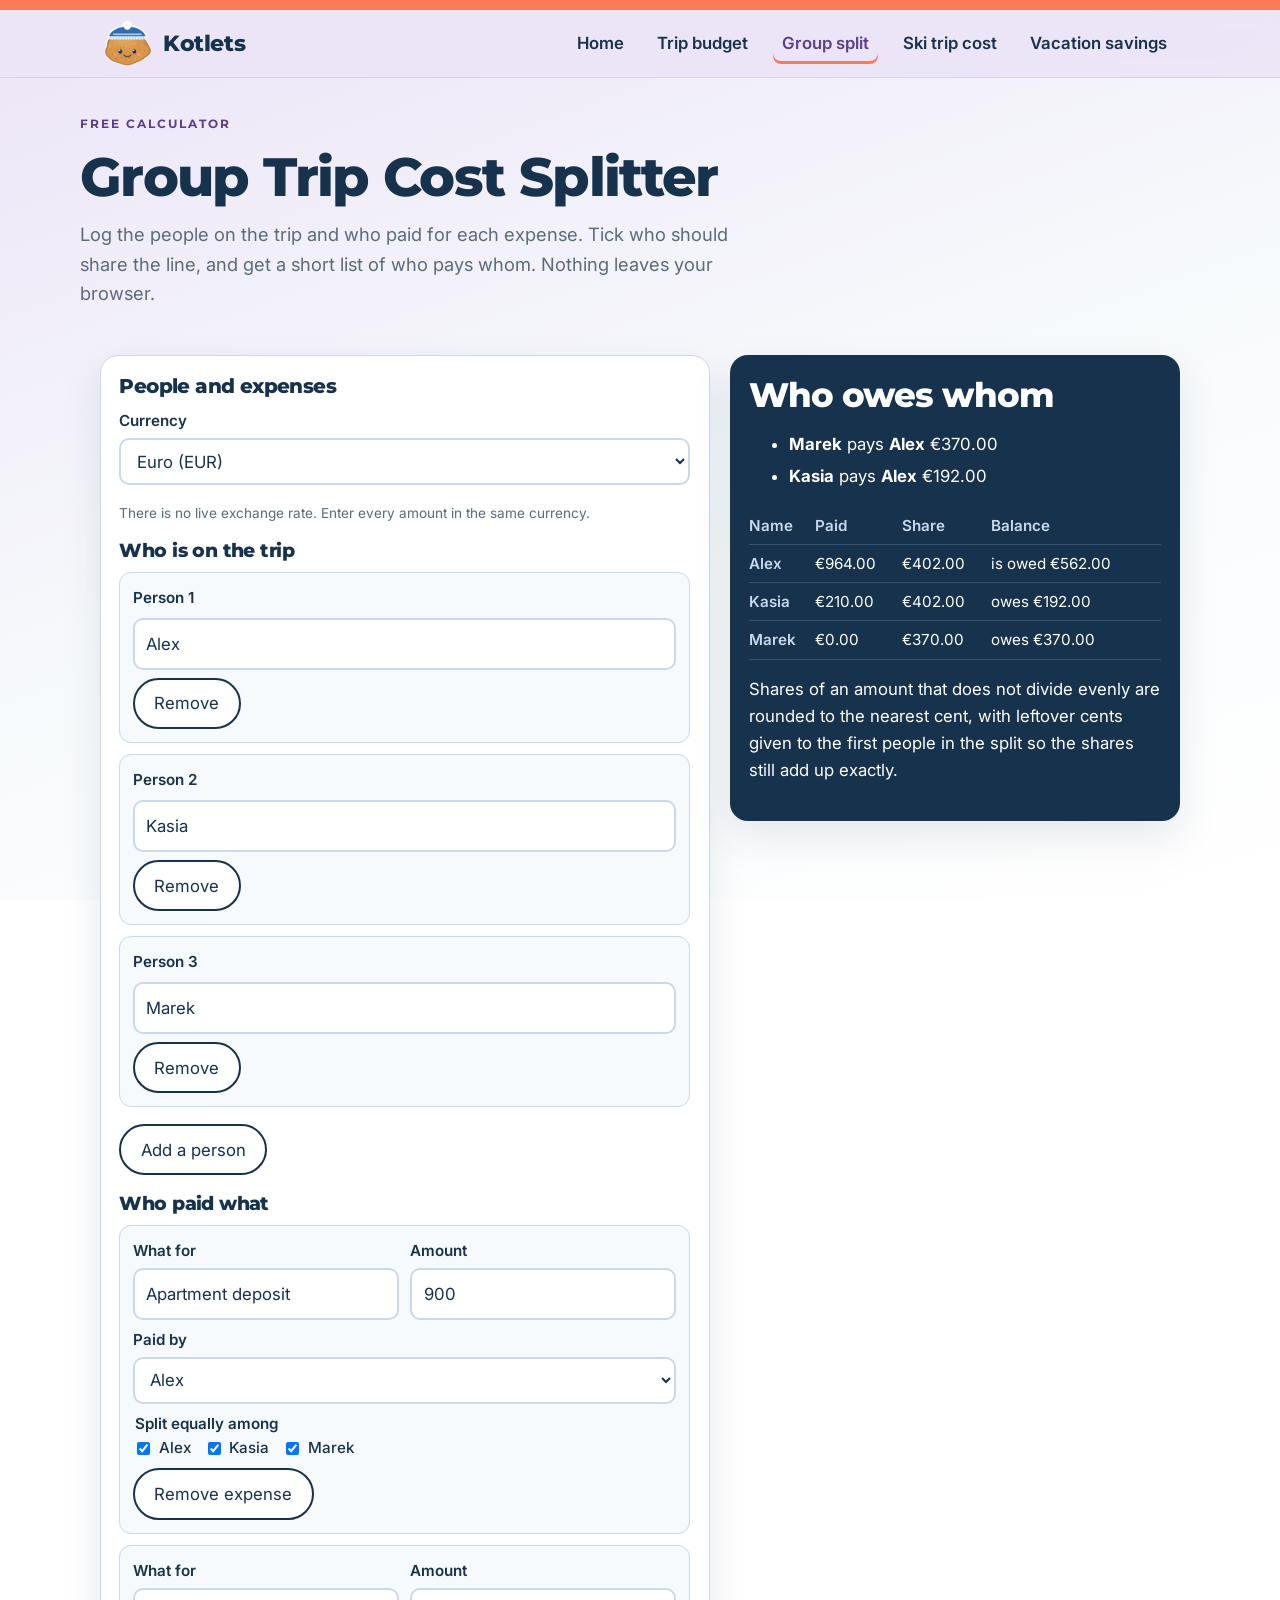
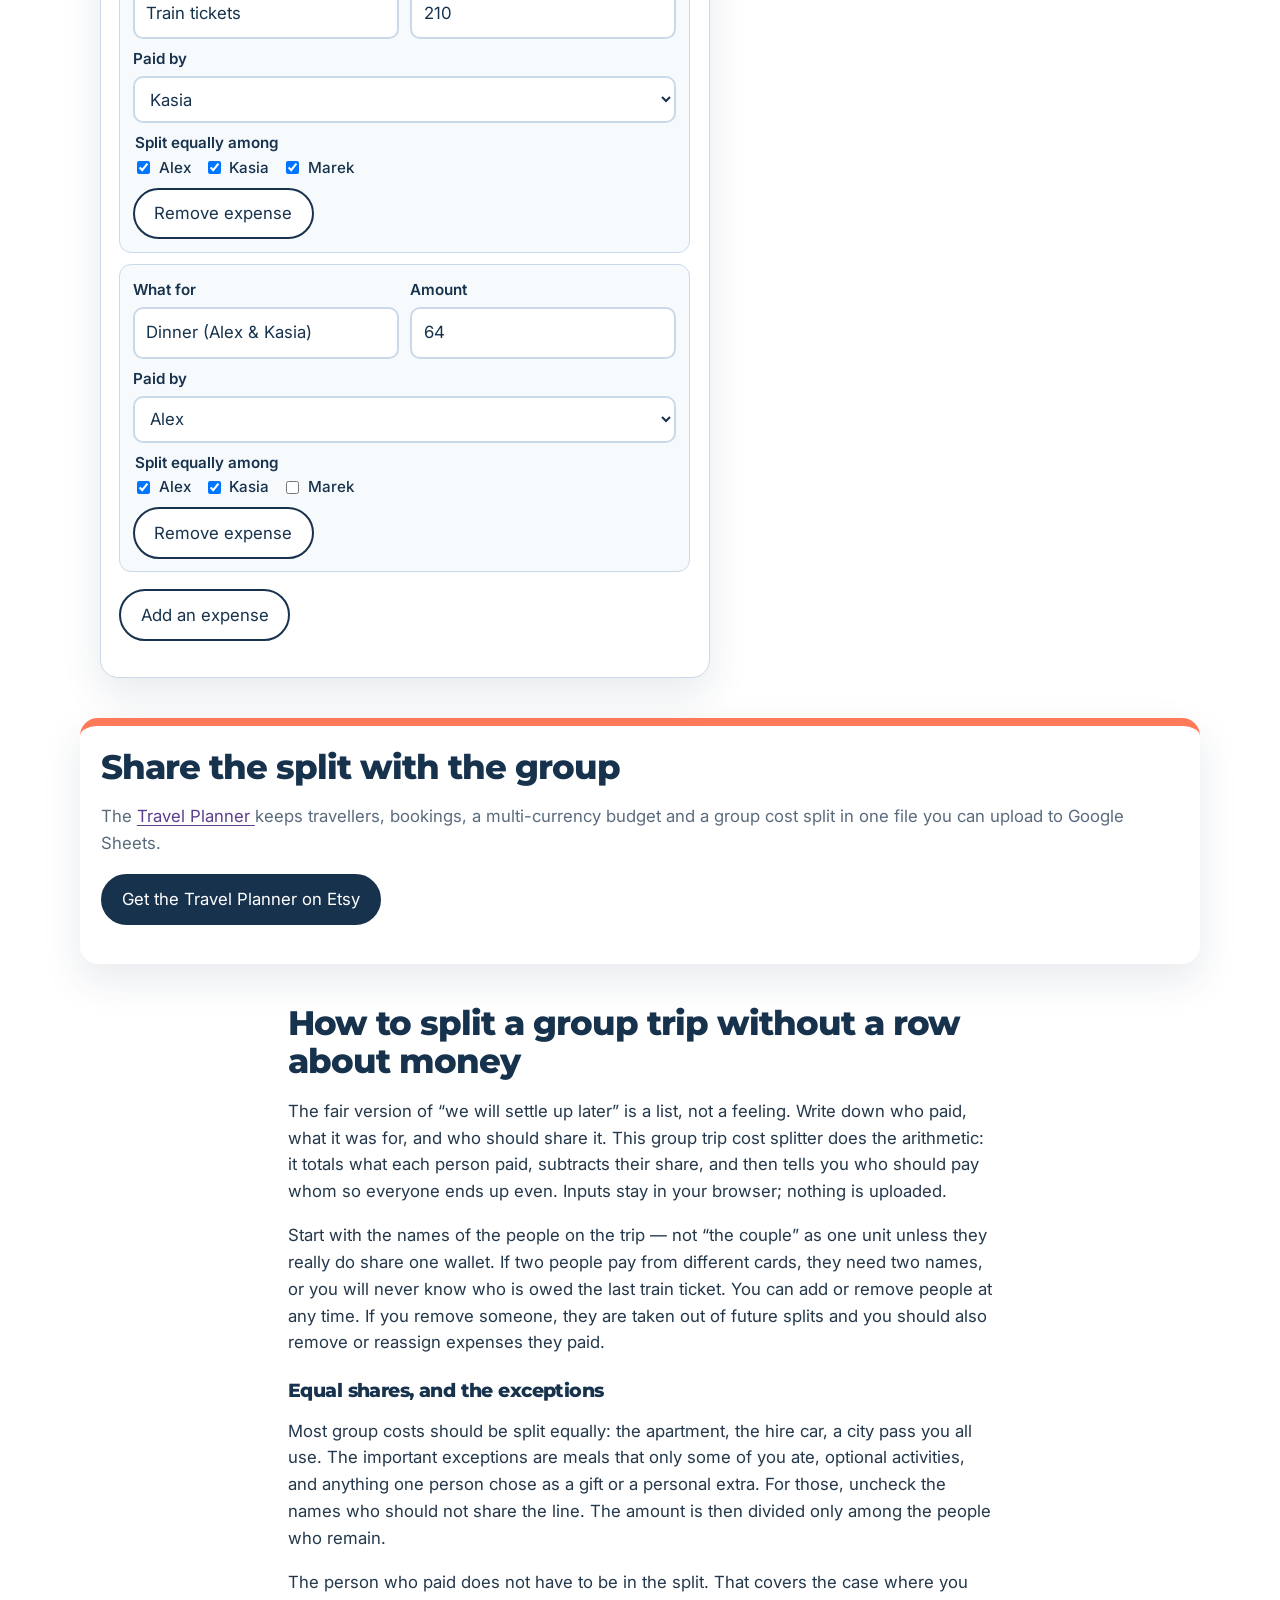
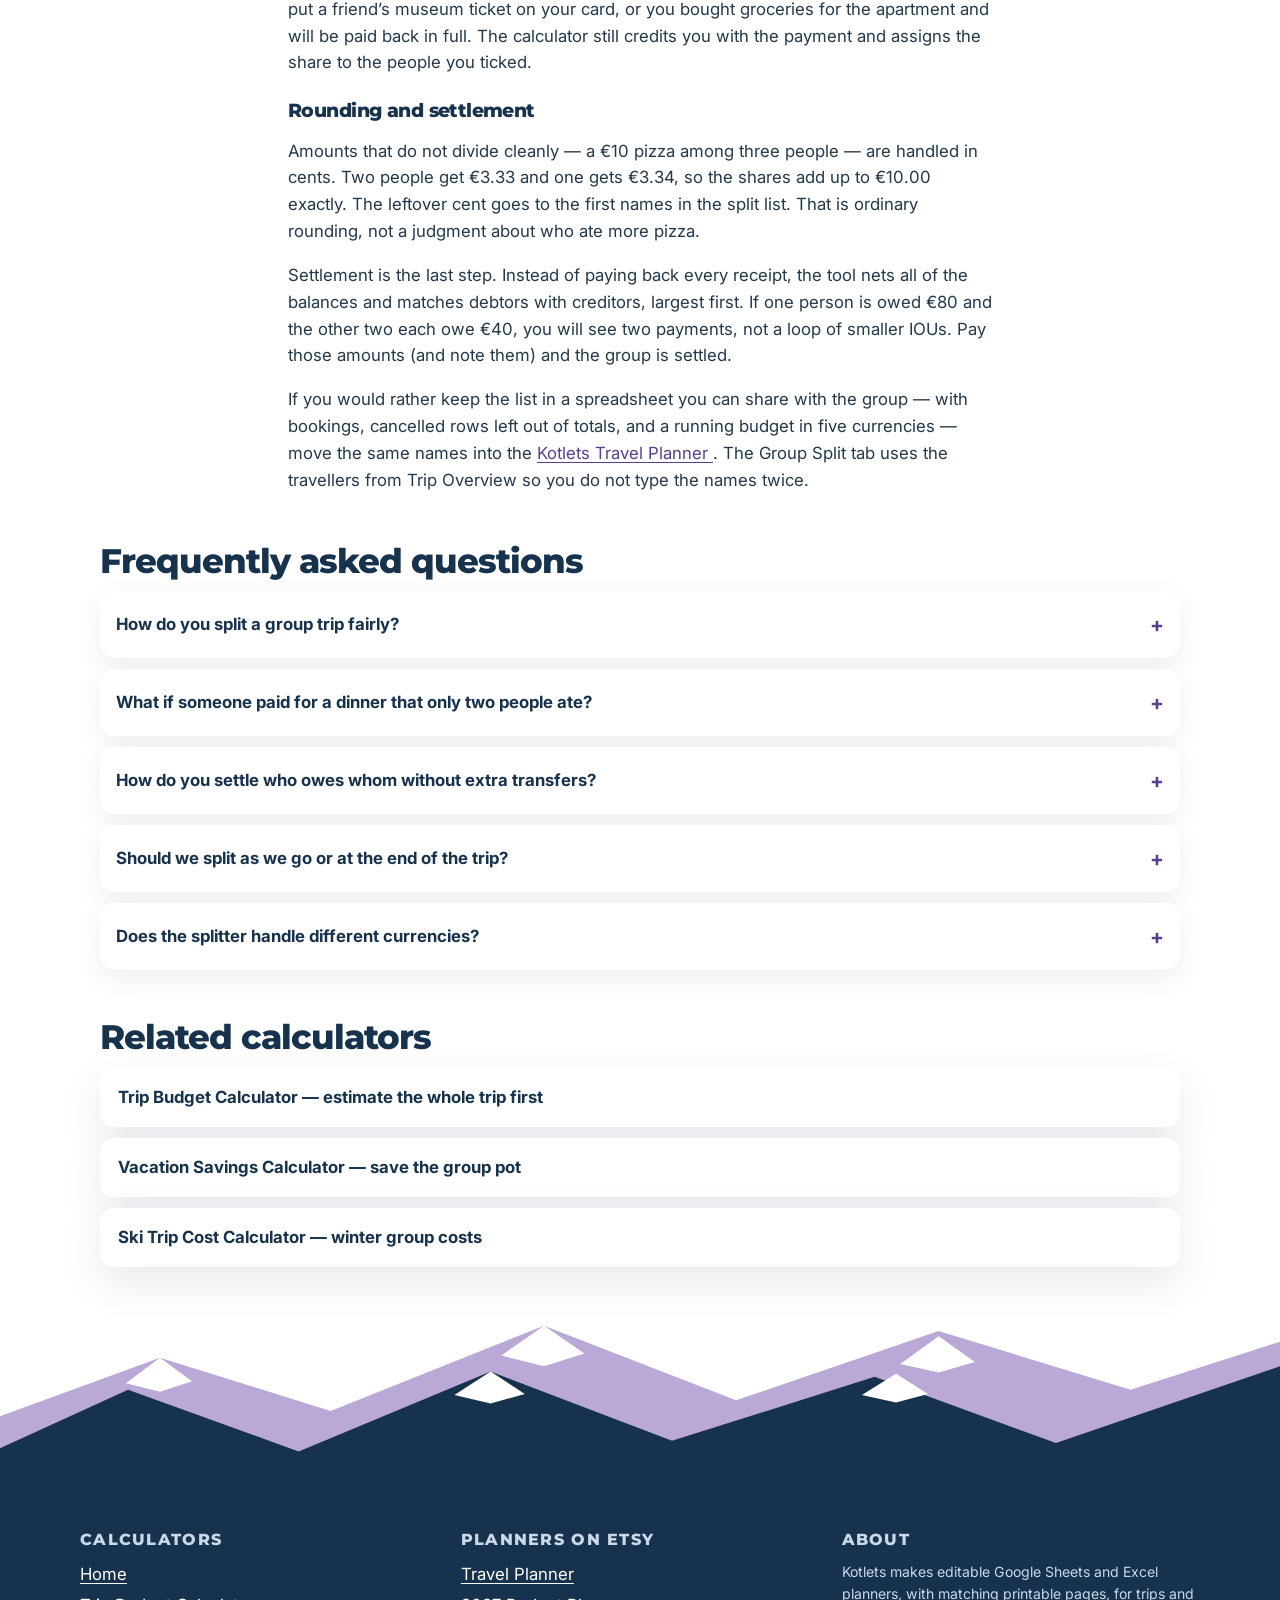
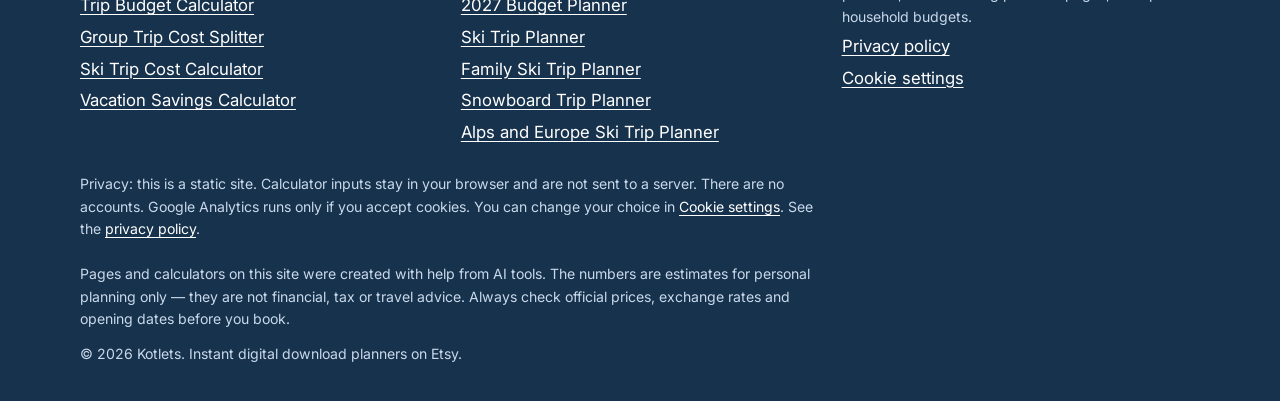
==== commit eea2a62f: "Add GA4 analytics and cookie consent" ====
--- a/group-trip-cost-splitter.html
+++ b/group-trip-cost-splitter.html
@@ -24,6 +24,7 @@
   <link rel="icon" href="img/favicon.png" type="image/png" sizes="48x48">
   <link rel="apple-touch-icon" href="img/apple-touch-icon.png">
   <link rel="stylesheet" href="css/styles.css">
+  <script src="js/analytics.js"></script>
   <script type="application/ld+json">{"@context": "https://schema.org", "@graph": [{"@type": "Organization", "@id": "https://downloadplanner.com/#org", "name": "Kotlets", "url": "https://downloadplanner.com/", "logo": "https://downloadplanner.com/img/logo.png", "description": "Digital travel and budget planners for Google Sheets and Excel, plus free trip calculators."}, {"@type": "WebSite", "@id": "https://downloadplanner.com/#site", "url": "https://downloadplanner.com/", "name": "Kotlets", "publisher": {"@id": "https://downloadplanner.com/#org"}}, {"@type": "WebApplication", "@id": "https://downloadplanner.com/group-trip-cost-splitter.html#app", "name": "Group Trip Cost Splitter", "url": "https://downloadplanner.com/group-trip-cost-splitter.html", "applicationCategory": "FinanceApplication", "operatingSystem": "Any", "offers": {"@type": "Offer", "price": "0", "priceCurrency": "EUR"}, "description": "Free group trip cost splitter: log who paid what, choose who shares each expense, and see who owes whom with as few payments as possible.", "publisher": {"@id": "https://downloadplanner.com/#org"}, "browserRequirements": "Requires JavaScript.", "isAccessibleForFree": true}, {"@type": "BreadcrumbList", "itemListElement": [{"@type": "ListItem", "position": 1, "name": "Home", "item": "https://downloadplanner.com/"}, {"@type": "ListItem", "position": 2, "name": "Group Trip Cost Splitter", "item": "https://downloadplanner.com/group-trip-cost-splitter.html"}]}, {"@type": "FAQPage", "@id": "https://downloadplanner.com/group-trip-cost-splitter.html#faq", "url": "https://downloadplanner.com/group-trip-cost-splitter.html", "mainEntity": [{"@type": "Question", "name": "How do you split a group trip fairly?", "acceptedAnswer": {"@type": "Answer", "text": "Add up what each person paid, then give each person an equal share of the expenses they actually took part in. The difference is the balance: a positive balance means they are owed money, a negative balance means they owe. This splitter then settles those balances with as few payments as possible."}}, {"@type": "Question", "name": "What if someone paid for a dinner that only two people ate?", "acceptedAnswer": {"@type": "Answer", "text": "Uncheck the people who should not share that expense. The amount is divided only among the names that remain. The person who paid can be in the split, or not — for example if they paid for two friends and were not eating themselves."}}, {"@type": "Question", "name": "How do you settle who owes whom without extra transfers?", "acceptedAnswer": {"@type": "Answer", "text": "The tool nets everything first, then matches the people who owe with the people who are owed, largest balances first. In a typical three-person trip you get one or two payments, not a web of IOUs for every receipt."}}, {"@type": "Question", "name": "Should we split as we go or at the end of the trip?", "acceptedAnswer": {"@type": "Answer", "text": "Either works. Logging receipts as you go is easier than reconstructing a week from memory. You can still make one settlement on the last morning, or when you are home and the last card payment has landed."}}, {"@type": "Question", "name": "Does the splitter handle different currencies?", "acceptedAnswer": {"@type": "Answer", "text": "Enter every amount in one currency. If a lunch was in zloty and the apartment was in euros, convert the lunch first. The Travel Planner can store each expense in its own currency and convert with rates you type in."}}]}]}</script>
 </head>
 <body>
@@ -103,9 +104,13 @@
           <div>
             <h2>About</h2>
             <p class="fine" style="margin-top:0">Kotlets makes editable Google Sheets and Excel planners, with matching printable pages, for trips and household budgets.</p>
+            <ul>
+              <li><a href="privacy.html">Privacy policy</a></li>
+              <li><a href="privacy.html#cookies" class="js-cookie-settings">Cookie settings</a></li>
+            </ul>
           </div>
         </div>
-        <p class="fine" id="privacy">Privacy: this is a static site. Calculator inputs stay in your browser and are not sent to a server. There are no accounts, and no analytics or tracking cookies on these pages yet.</p>
+        <p class="fine" id="privacy">Privacy: this is a static site. Calculator inputs stay in your browser and are not sent to a server. There are no accounts. Google Analytics runs only if you accept cookies. You can change your choice in <a href="privacy.html#cookies" class="js-cookie-settings">Cookie settings</a>. See the <a href="privacy.html">privacy policy</a>.</p>
         <p class="fine">Pages and calculators on this site were created with help from AI tools. The numbers are estimates for personal planning only — they are not financial, tax or travel advice. Always check official prices, exchange rates and opening dates before you book.</p>
         <p class="copy">© <span id="year">2026</span> Kotlets. Instant digital download planners on Etsy.</p>
       </div>
